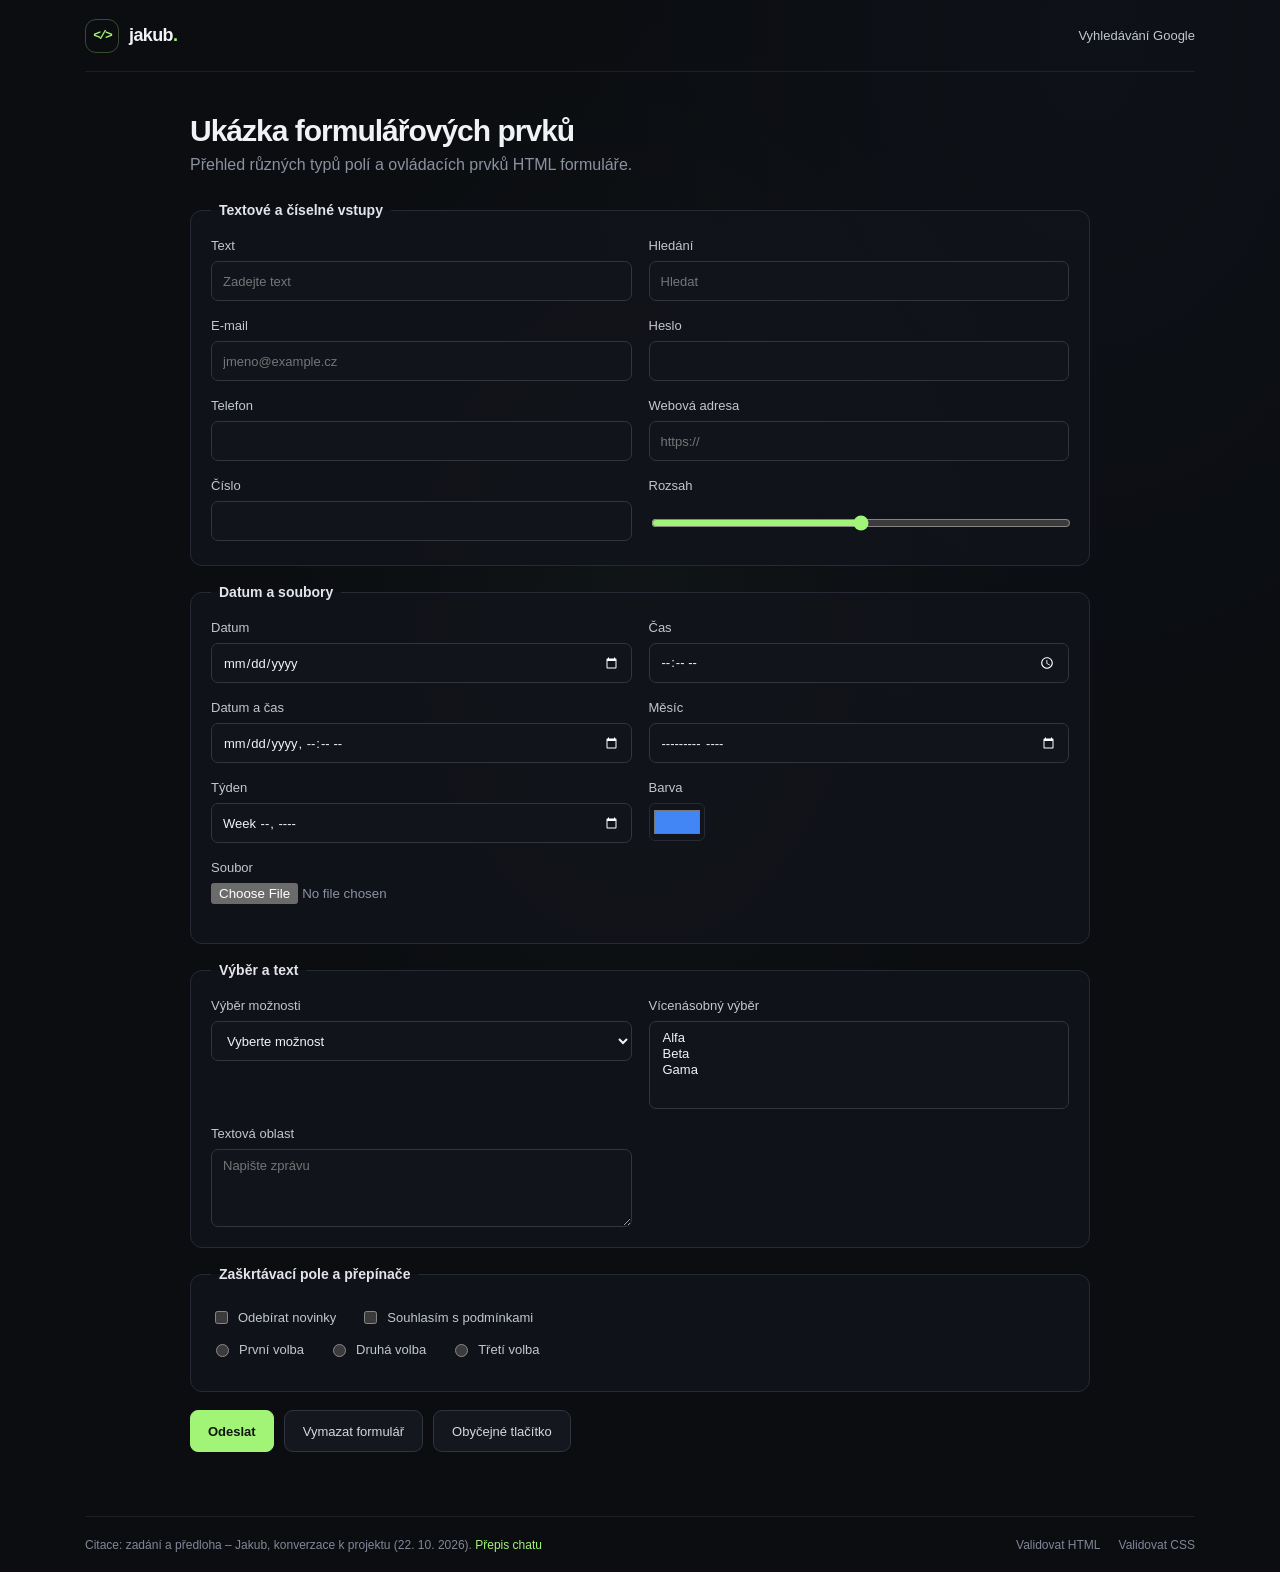
==== forms.html @ 07088023 "Add files via upload" ====
<!doctype html>
<html lang="cs">
  <head>
    <meta charset="utf-8">
    <meta name="viewport" content="width=device-width, initial-scale=1">
    <title>Ukázka formulářových prvků</title>
    <link rel="stylesheet" href="styles.css">
    <script src="validators.js" defer></script>
  </head>
  <body class="forms-page">
    <header class="site-header">
      <a class="portfolio-brand" href="https://smolkaj4kub.github.io/#domu" aria-label="Jakub – úvodní stránka">
        <span class="brand-mark" aria-hidden="true">&lt;/&gt;</span>
        <span>jakub<span class="brand-dot">.</span></span>
      </a>
      <nav class="top-nav" aria-label="Hlavní navigace">
        <a href="index.html">Vyhledávání Google</a>
      </nav>
    </header>

    <main class="forms-main">
      <h1>Ukázka formulářových prvků</h1>
      <p>Přehled různých typů polí a ovládacích prvků HTML formuláře.</p>

      <form class="demo-form" action="#" method="get">
        <fieldset>
          <legend>Textové a číselné vstupy</legend>
          <div class="demo-grid">
            <label for="demo-text">Text<input id="demo-text" name="text" type="text" placeholder="Zadejte text"></label>
            <label for="demo-search">Hledání<input id="demo-search" name="search" type="search" placeholder="Hledat"></label>
            <label for="demo-email">E-mail<input id="demo-email" name="email" type="email" placeholder="jmeno@example.cz"></label>
            <label for="demo-password">Heslo<input id="demo-password" name="password" type="password"></label>
            <label for="demo-tel">Telefon<input id="demo-tel" name="telephone" type="tel"></label>
            <label for="demo-url">Webová adresa<input id="demo-url" name="url" type="url" placeholder="https://"></label>
            <label for="demo-number">Číslo<input id="demo-number" name="number" type="number" min="0" max="100"></label>
            <label for="demo-range">Rozsah<input id="demo-range" name="range" type="range" min="0" max="10"></label>
          </div>
        </fieldset>

        <fieldset>
          <legend>Datum a soubory</legend>
          <div class="demo-grid">
            <label for="demo-date">Datum<input id="demo-date" name="date" type="date"></label>
            <label for="demo-time">Čas<input id="demo-time" name="time" type="time"></label>
            <label for="demo-datetime">Datum a čas<input id="demo-datetime" name="datetime" type="datetime-local"></label>
            <label for="demo-month">Měsíc<input id="demo-month" name="month" type="month"></label>
            <label for="demo-week">Týden<input id="demo-week" name="week" type="week"></label>
            <label for="demo-color">Barva<input id="demo-color" name="color" type="color" value="#4285f4"></label>
            <label for="demo-file">Soubor<input id="demo-file" name="file" type="file"></label>
          </div>
        </fieldset>

        <fieldset>
          <legend>Výběr a text</legend>
          <div class="demo-grid">
            <label for="demo-select">Výběr možnosti
              <select id="demo-select" name="selection">
                <option value="">Vyberte možnost</option>
                <option value="one">Možnost jedna</option>
                <option value="two">Možnost dva</option>
                <option value="three">Možnost tři</option>
              </select>
            </label>
            <label for="demo-multiple">Vícenásobný výběr
              <select id="demo-multiple" name="multiple" multiple size="3">
                <option value="alpha">Alfa</option>
                <option value="beta">Beta</option>
                <option value="gamma">Gama</option>
              </select>
            </label>
            <label for="demo-textarea">Textová oblast<textarea id="demo-textarea" name="message" rows="4" placeholder="Napište zprávu"></textarea></label>
          </div>
        </fieldset>

        <fieldset>
          <legend>Zaškrtávací pole a přepínače</legend>
          <div class="choice-list">
            <label><input type="checkbox" name="newsletter" value="yes"> Odebírat novinky</label>
            <label><input type="checkbox" name="terms" value="accepted"> Souhlasím s podmínkami</label>
          </div>
          <div class="choice-list">
            <label><input type="radio" name="preference" value="first"> První volba</label>
            <label><input type="radio" name="preference" value="second"> Druhá volba</label>
            <label><input type="radio" name="preference" value="third"> Třetí volba</label>
          </div>
        </fieldset>

        <div class="demo-actions">
          <button class="advanced-button" type="submit">Odeslat</button>
          <button class="subtle-button" type="reset">Vymazat formulář</button>
          <button class="subtle-button" type="button">Obyčejné tlačítko</button>
        </div>
      </form>
    </main>

    <footer class="site-footer">
      <span class="footer-citation">Citace: zadání a předloha – Jakub, konverzace k projektu (22. 10. 2026). <a href="chat.md">Přepis chatu</a></span>
      <a class="validator-link" data-validator="html" href="https://validator.w3.org/nu/">Validovat HTML</a>
      <a class="validator-link" data-validator="css" href="https://jigsaw.w3.org/css-validator/">Validovat CSS</a>
    </footer>
  </body>
</html>
---- styles.css ----
:root {
  color-scheme: dark;
  font-family: Inter, "Segoe UI", Arial, sans-serif;
  color: #f1f2f6;
  background: #0b0d11;
  font-synthesis: none;
  text-rendering: optimizeLegibility;
  --surface: #11141b;
  --surface-raised: #151922;
  --border: #252a34;
  --muted: #8b91a0;
  --green: #a2f477;
  --cyan: #7bdaca;
  --blue: #7895ff;
}

* {
  box-sizing: border-box;
}

body {
  min-width: 320px;
  min-height: 100vh;
  margin: 0;
  background:
    radial-gradient(ellipse at 50% 39%, rgb(40 61 48 / 15%), transparent 44%),
    radial-gradient(ellipse at 85% 3%, rgb(41 61 91 / 9%), transparent 34%),
    #0b0d11;
}

a {
  color: inherit;
  text-decoration: none;
}

a:hover {
  color: var(--green);
}

.site-header {
  position: relative;
  display: flex;
  width: min(100% - 48px, 1110px);
  min-height: 72px;
  align-items: center;
  justify-content: flex-end;
  margin: 0 auto;
  border-bottom: 1px solid rgb(255 255 255 / 7%);
}

.portfolio-brand {
  display: inline-flex;
  align-items: center;
  gap: 10px;
  margin-right: auto;
  font-size: 18px;
  font-weight: 700;
  letter-spacing: -0.6px;
}

.brand-mark {
  display: grid;
  width: 34px;
  height: 34px;
  place-items: center;
  border: 1px solid rgb(162 244 119 / 28%);
  border-radius: 11px;
  color: var(--green);
  font-family: Consolas, monospace;
  font-size: 13px;
  letter-spacing: -2px;
}

.brand-dot {
  color: var(--green);
}

.top-nav {
  display: flex;
  align-items: center;
  gap: 26px;
  color: #c2c6d0;
  font-size: 13px;
}

.home-main {
  display: flex;
  min-height: calc(100vh - 128px);
  flex-direction: column;
  align-items: center;
  padding: clamp(96px, 17vh, 154px) 20px 64px;
}

.google-wordmark {
  margin: 0 0 31px;
  font-size: clamp(64px, 12vw, 92px);
  font-weight: 650;
  letter-spacing: -7px;
  line-height: 1.1;
  filter: drop-shadow(0 6px 28px rgb(123 218 202 / 10%));
}

.google-wordmark span:nth-child(1),
.google-wordmark span:nth-child(4) {
  color: #f2f3f8;
}

.google-wordmark span:nth-child(2),
.google-wordmark span:nth-child(5) {
  color: var(--green);
}

.google-wordmark span:nth-child(3) {
  color: var(--cyan);
}

.google-wordmark span:nth-child(6) {
  color: var(--blue);
}

.image-wordmark {
  position: relative;
}

.wordmark-caption {
  position: absolute;
  right: -68px;
  bottom: 8px;
  color: var(--green);
  font-size: 16px;
  font-weight: 400;
  letter-spacing: 0;
}

.search-form {
  display: flex;
  width: min(100%, 584px);
  flex-direction: column;
  align-items: center;
}

.search-input {
  width: 100%;
  height: 54px;
  padding: 0 22px;
  border: 1px solid #303540;
  border-radius: 28px;
  background: rgb(17 20 27 / 90%);
  color: #f1f2f6;
  font: inherit;
  outline: none;
  transition: border-color 160ms ease, box-shadow 160ms ease, background 160ms ease;
}

.search-input:hover,
.search-input:focus {
  border-color: rgb(162 244 119 / 55%);
  background: #131720;
  box-shadow: 0 0 0 4px rgb(162 244 119 / 7%), 0 12px 38px rgb(0 0 0 / 28%);
}

.search-actions {
  display: flex;
  justify-content: center;
  gap: 12px;
  margin-top: 26px;
}

.subtle-button {
  min-height: 42px;
  padding: 0 18px;
  border: 1px solid #303540;
  border-radius: 9px;
  background: #14171e;
  color: #d5d8e0;
  font: 500 13px "Segoe UI", Arial, sans-serif;
  cursor: pointer;
  transition: border-color 160ms ease, color 160ms ease, transform 160ms ease;
}

.search-actions .subtle-button:first-child,
.demo-actions .advanced-button {
  border-color: var(--green);
  background: var(--green);
  color: #10150e;
  font-weight: 650;
}

.subtle-button:hover {
  border-color: var(--green);
  color: var(--green);
}

.search-actions .subtle-button:first-child:hover,
.demo-actions .advanced-button:hover {
  border-color: #b7ff8e;
  background: #b7ff8e;
  color: #10150e;
}

.subtle-button:active,
.advanced-button:active {
  transform: translateY(1px);
}

.site-footer {
  display: flex;
  width: min(100% - 48px, 1110px);
  min-height: 56px;
  align-items: center;
  justify-content: space-between;
  gap: 18px;
  margin: 0 auto;
  border-top: 1px solid rgb(255 255 255 / 7%);
  color: #818796;
  font-size: 12px;
}

.footer-citation {
  margin-right: auto;
}

.footer-citation a {
  color: var(--green);
}

.advanced-main {
  width: min(100% - 48px, 900px);
  min-height: calc(100vh - 128px);
  margin: 0 auto;
  padding: 50px 0 72px;
}

.advanced-main h1 {
  margin: 0 0 34px;
  color: var(--green);
  font-size: clamp(26px, 4vw, 34px);
  font-weight: 600;
  letter-spacing: -1.1px;
}

.advanced-intro {
  margin: 0 0 24px;
  color: #d7d9e1;
  font-size: 16px;
}

.advanced-row {
  display: grid;
  grid-template-columns: minmax(230px, 1fr) minmax(250px, 2fr);
  align-items: center;
  gap: 24px;
  margin-bottom: 16px;
  color: #c2c6d0;
  font-size: 13px;
}

.advanced-row input,
.demo-form input:not([type="checkbox"]):not([type="radio"]):not([type="range"]):not([type="color"]):not([type="file"]),
.demo-form select,
.demo-form textarea {
  width: 100%;
  min-height: 40px;
  padding: 8px 11px;
  border: 1px solid #303540;
  border-radius: 7px;
  background: #11141b;
  color: #f1f2f6;
  font: inherit;
}

.advanced-row input:focus,
.demo-form input:focus,
.demo-form select:focus,
.demo-form textarea:focus {
  border-color: var(--green);
  outline: 2px solid rgb(162 244 119 / 16%);
}

.advanced-submit {
  display: flex;
  justify-content: flex-end;
  margin-top: 26px;
}

.advanced-button {
  min-height: 40px;
  padding: 0 17px;
  border: 1px solid #6483ff;
  border-radius: 8px;
  background: #607fff;
  color: #fff;
  font: 600 13px "Segoe UI", Arial, sans-serif;
  cursor: pointer;
  transition: background 160ms ease, transform 160ms ease;
}

.advanced-button:hover {
  border-color: #8fa4ff;
  background: #7791ff;
}

.forms-main {
  width: min(100% - 48px, 900px);
  min-height: calc(100vh - 128px);
  margin: 0 auto;
  padding: 42px 0 64px;
}

.forms-main h1 {
  margin: 0 0 8px;
  font-size: 30px;
  font-weight: 600;
  letter-spacing: -1px;
}

.forms-main > p {
  margin: 0 0 28px;
  color: var(--muted);
}

.demo-form {
  display: grid;
  gap: 18px;
}

.demo-form fieldset {
  margin: 0;
  padding: 20px;
  border: 1px solid var(--border);
  border-radius: 12px;
  background: rgb(17 20 27 / 72%);
}

.demo-form legend {
  padding: 0 8px;
  color: #e3e5eb;
  font-size: 14px;
  font-weight: 550;
}

.demo-grid {
  display: grid;
  grid-template-columns: repeat(2, minmax(0, 1fr));
  gap: 17px;
}

.demo-grid > label {
  display: grid;
  align-content: start;
  gap: 8px;
  color: #c2c6d0;
  font-size: 13px;
}

.demo-form input[type="range"] {
  width: 100%;
  min-height: 40px;
  accent-color: var(--green);
}

.demo-form input[type="color"] {
  width: 56px;
  height: 38px;
  padding: 2px;
  border: 1px solid var(--border);
  border-radius: 6px;
  background: var(--surface);
}

.demo-form input[type="file"] {
  max-width: 100%;
  min-height: 40px;
  color: var(--muted);
}

.demo-form select[multiple] {
  min-height: 88px;
}

.demo-form textarea {
  resize: vertical;
}

.choice-list {
  display: flex;
  flex-wrap: wrap;
  gap: 12px 24px;
  margin: 6px 0 14px;
  color: #c2c6d0;
  font-size: 13px;
}

.choice-list label {
  display: inline-flex;
  align-items: center;
  gap: 7px;
}

.choice-list input {
  accent-color: var(--green);
}

.demo-actions {
  display: flex;
  flex-wrap: wrap;
  gap: 10px;
}

.visually-hidden {
  position: absolute;
  width: 1px;
  height: 1px;
  overflow: hidden;
  clip: rect(0, 0, 0, 0);
  white-space: nowrap;
  clip-path: inset(50%);
}

@media (max-width: 600px) {
  .site-header,
  .site-footer {
    width: calc(100% - 32px);
  }

  .site-header {
    min-height: 66px;
  }

  .top-nav {
    gap: 14px;
    font-size: 12px;
  }

  .top-nav a:last-child {
    display: none;
  }

  .home-main {
    min-height: calc(100vh - 122px);
    padding-top: 100px;
  }

  .wordmark-caption {
    right: -53px;
    font-size: 14px;
  }

  .advanced-main,
  .forms-main {
    width: calc(100% - 32px);
  }

  .advanced-main {
    padding-top: 38px;
  }

  .advanced-row {
    grid-template-columns: 1fr;
    gap: 8px;
    margin-bottom: 19px;
  }

  .advanced-submit {
    justify-content: flex-start;
  }

  .demo-grid {
    grid-template-columns: 1fr;
  }

  .site-footer {
    flex-wrap: wrap;
    justify-content: center;
    gap: 18px;
    padding: 12px;
  }

  .footer-citation {
    width: 100%;
    margin-right: 0;
    text-align: center;
  }
}

@media (prefers-reduced-motion: reduce) {
  *,
  *::before,
  *::after {
    scroll-behavior: auto !important;
    transition-duration: 0.01ms !important;
  }
}
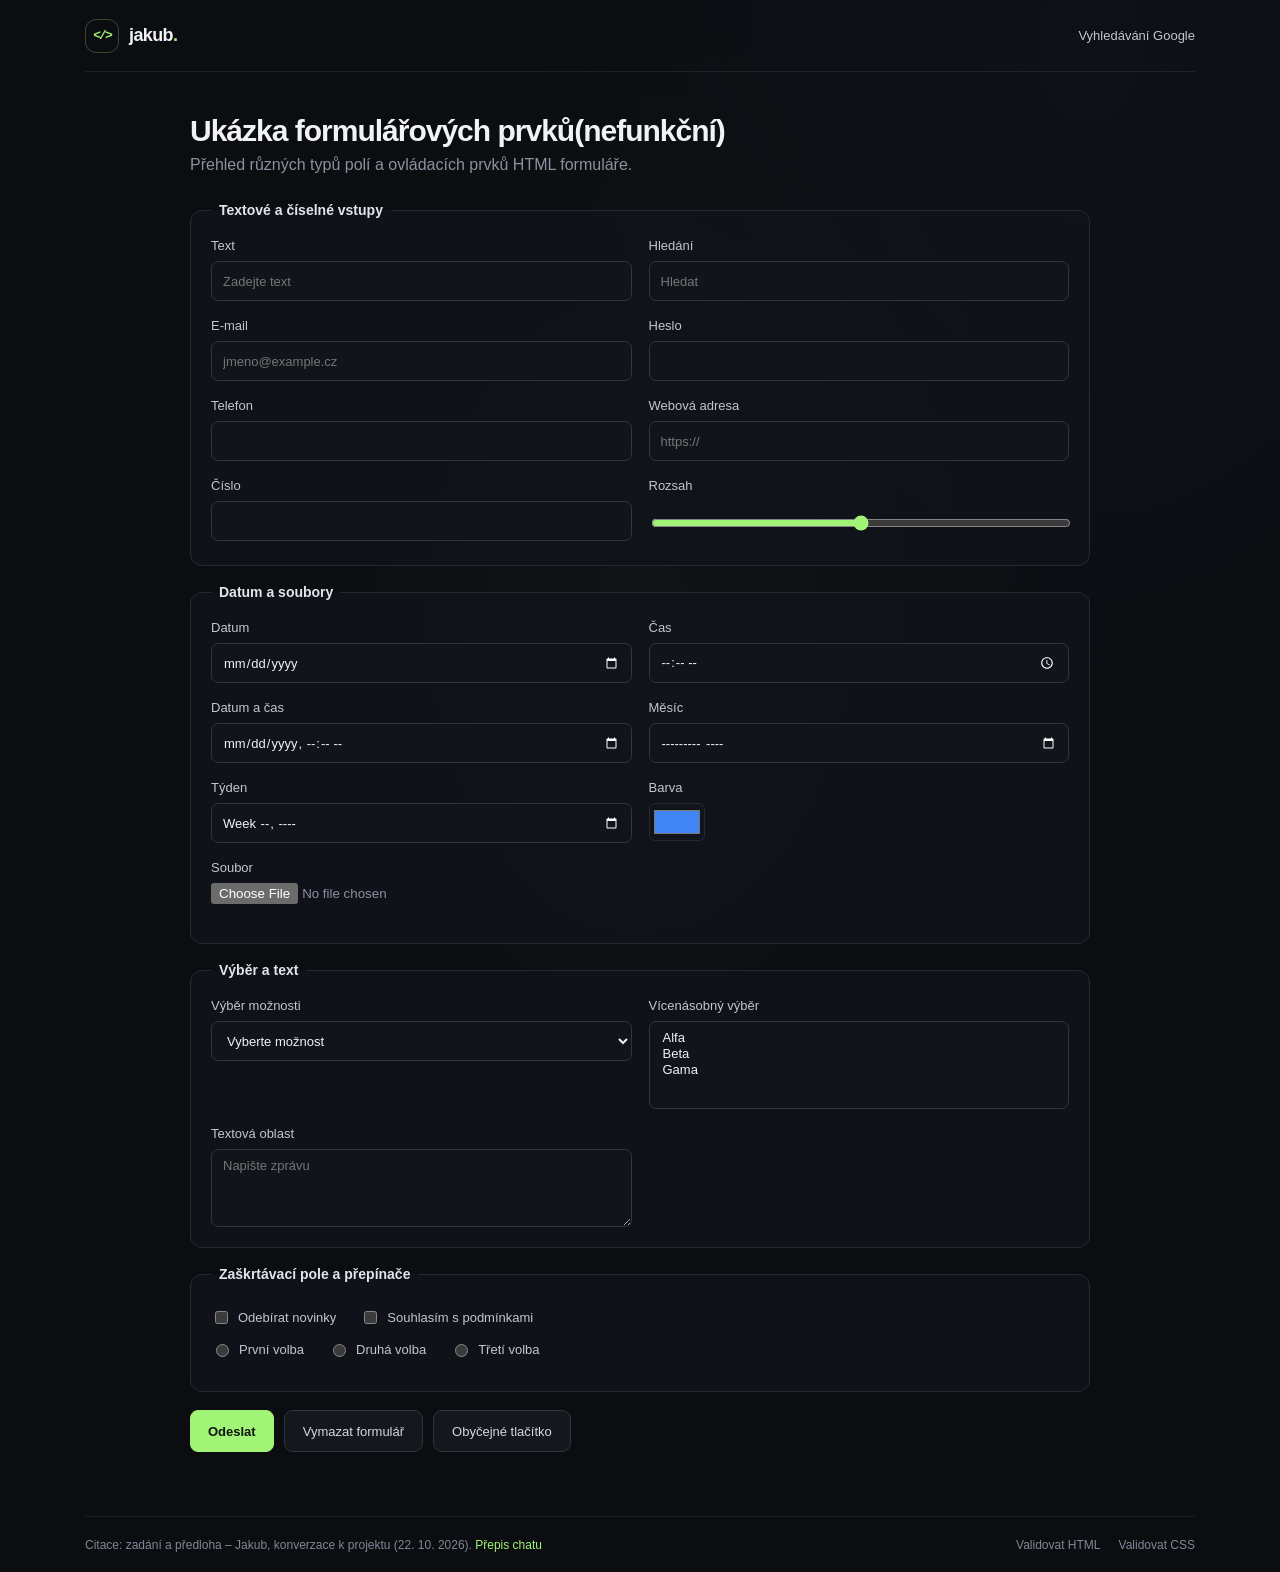
==== commit b6c9b53e: "Add files via upload" ====
--- a/forms.html
+++ b/forms.html
@@ -19,7 +19,7 @@
     </header>
 
     <main class="forms-main">
-      <h1>Ukázka formulářových prvků</h1>
+      <h1>Ukázka formulářových prvků(nefunkční)</h1>
       <p>Přehled různých typů polí a ovládacích prvků HTML formuláře.</p>
 
       <form class="demo-form" action="#" method="get">
